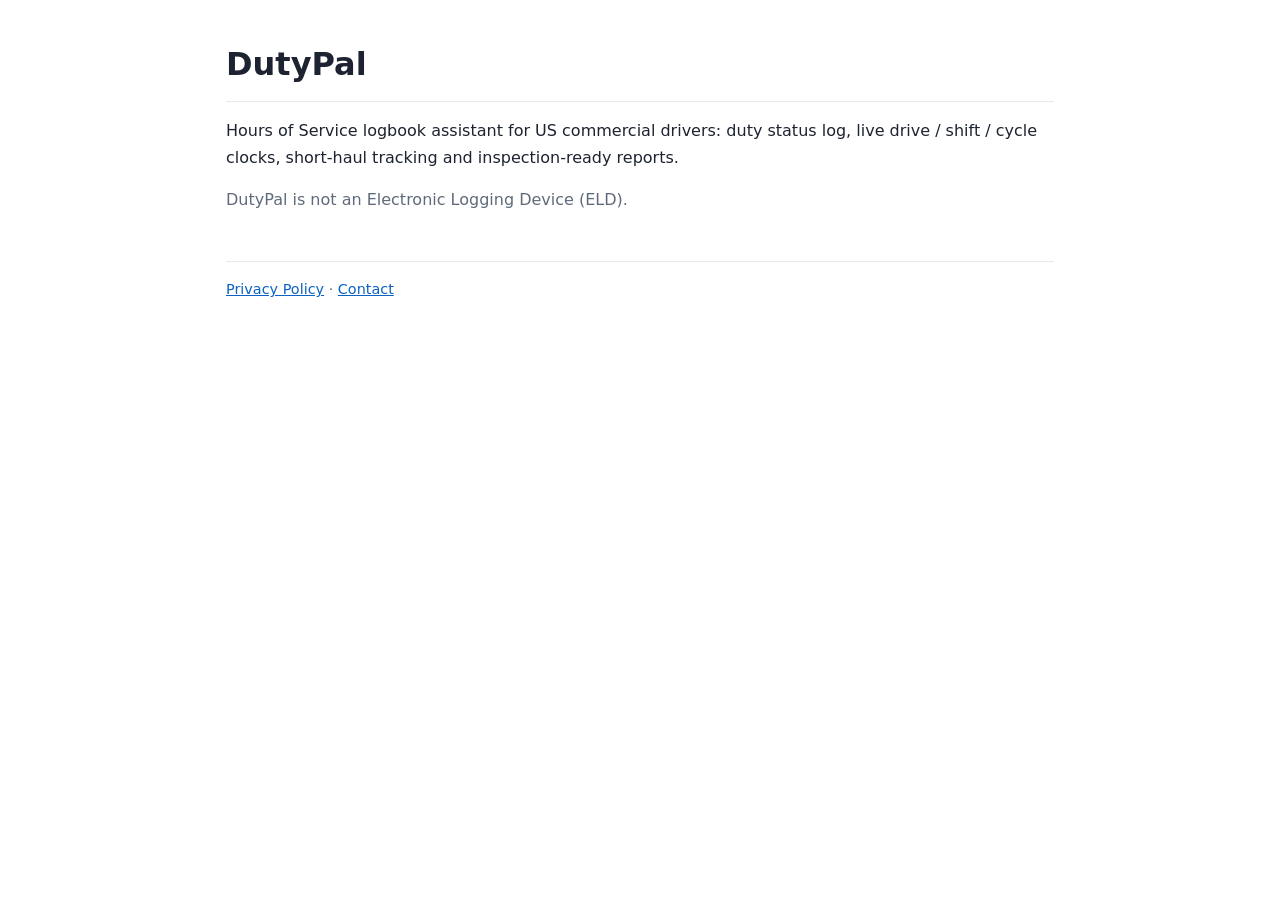
==== index.html @ 1ae33d0c "DutyPal site: landing page and privacy policy" ====
<!DOCTYPE html>
<html lang="en">
<head>
<meta charset="UTF-8" />
<meta name="viewport" content="width=device-width, initial-scale=1.0" />
<title>DutyPal - Hours of Service logbook for drivers</title>
<meta name="description" content="DutyPal helps US commercial drivers keep their Hours of Service logs and see the time they have left." />
<link rel="stylesheet" href="style.css" />
</head>
<body>
<main>
<h1>DutyPal</h1>
<p>Hours of Service logbook assistant for US commercial drivers: duty status log, live drive / shift / cycle clocks, short-haul tracking and inspection-ready reports.</p>
<p class="muted">DutyPal is not an Electronic Logging Device (ELD).</p>
<footer>
<a href="en/privacy-policy.html">Privacy Policy</a> &middot;
<a href="mailto:tachomobile.support@gmail.com">Contact</a>
</footer>
</main>
</body>
</html>
---- style.css ----
:root{--fg:#1d2330;--muted:#5f6b7a;--bg:#ffffff;--link:#0b62c4;--line:#e6e9ee}
@media (prefers-color-scheme:dark){:root{--fg:#e7eaef;--muted:#9aa5b4;--bg:#12161d;--link:#6fb0ff;--line:#2a313c}}
*{box-sizing:border-box}
body{margin:0;background:var(--bg);color:var(--fg);font-family:system-ui,-apple-system,"Segoe UI",Roboto,Arial,sans-serif;line-height:1.65}
main{max-width:860px;margin:0 auto;padding:32px 16px 64px}
h1{margin:.2em 0 .1em;border-bottom:1px solid var(--line);padding-bottom:10px}
h2{margin-top:2em;font-size:1.2rem}
a{color:var(--link)}
.muted{color:var(--muted)}
ul{padding-left:1.3em}
footer{margin-top:48px;padding-top:16px;border-top:1px solid var(--line);color:var(--muted);font-size:.9rem}
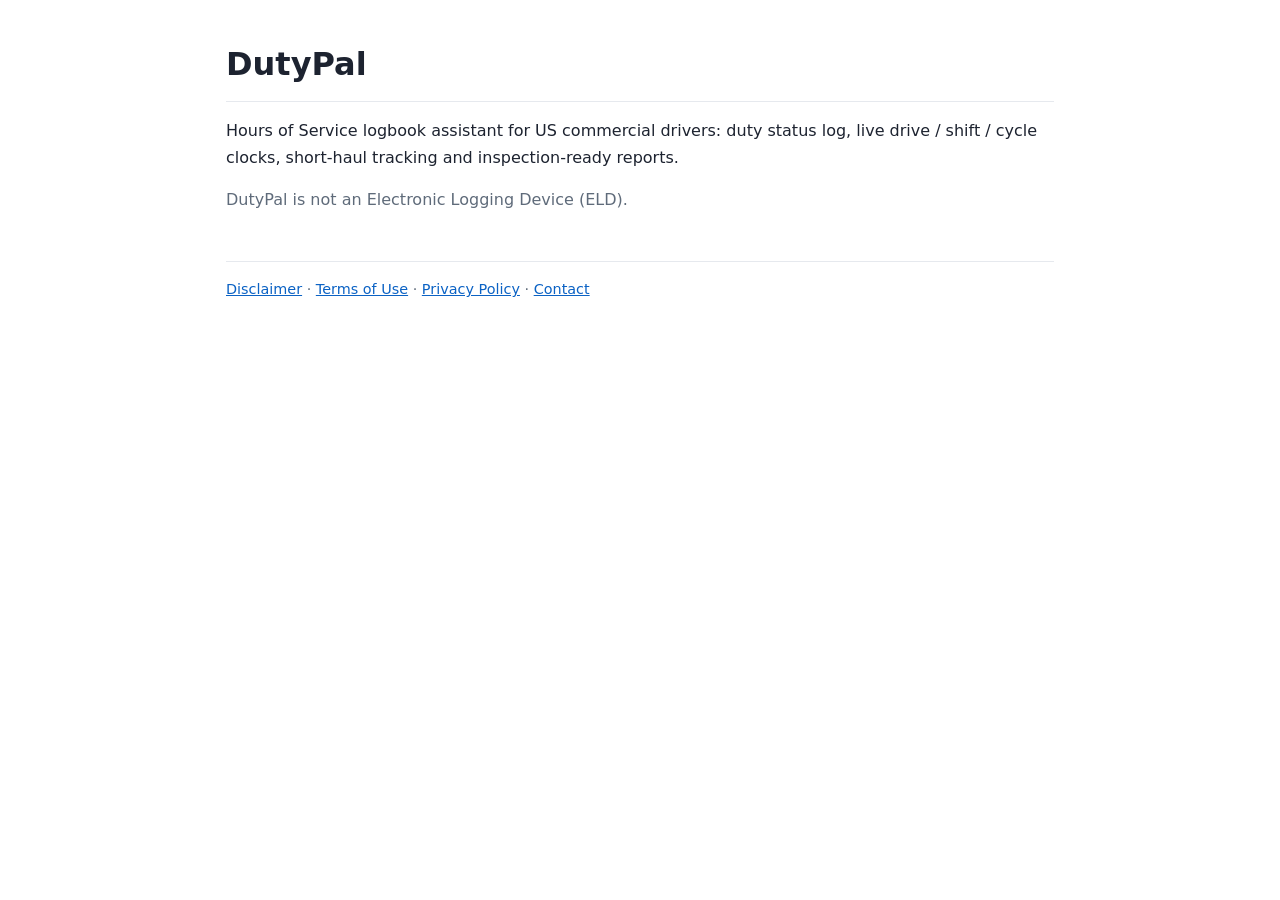
==== commit 319af8dd: "Terms of Use and Disclaimer (based on the in-app not-an-ELD statement)" ====
--- a/index.html
+++ b/index.html
@@ -13,7 +13,9 @@
 <p>Hours of Service logbook assistant for US commercial drivers: duty status log, live drive / shift / cycle clocks, short-haul tracking and inspection-ready reports.</p>
 <p class="muted">DutyPal is not an Electronic Logging Device (ELD).</p>
 <footer>
-<a href="en/privacy-policy.html">Privacy Policy</a> &middot;
+<a href="disclaimer.html">Disclaimer</a> &middot;
+<a href="terms.html">Terms of Use</a> &middot;
+<a href="privacy-policy.html">Privacy Policy</a> &middot;
 <a href="mailto:tachomobile.support@gmail.com">Contact</a>
 </footer>
 </main>
--- a/style.css
+++ b/style.css
@@ -9,3 +9,5 @@
 .muted{color:var(--muted)}
 ul{padding-left:1.3em}
 footer{margin-top:48px;padding-top:16px;border-top:1px solid var(--line);color:var(--muted);font-size:.9rem}
+.warning{background:#fff4e5;border:1px solid #ffd59e;border-radius:8px;padding:14px 16px;margin:20px 0}
+@media (prefers-color-scheme:dark){.warning{background:#3a2a12;border-color:#7a5520}}
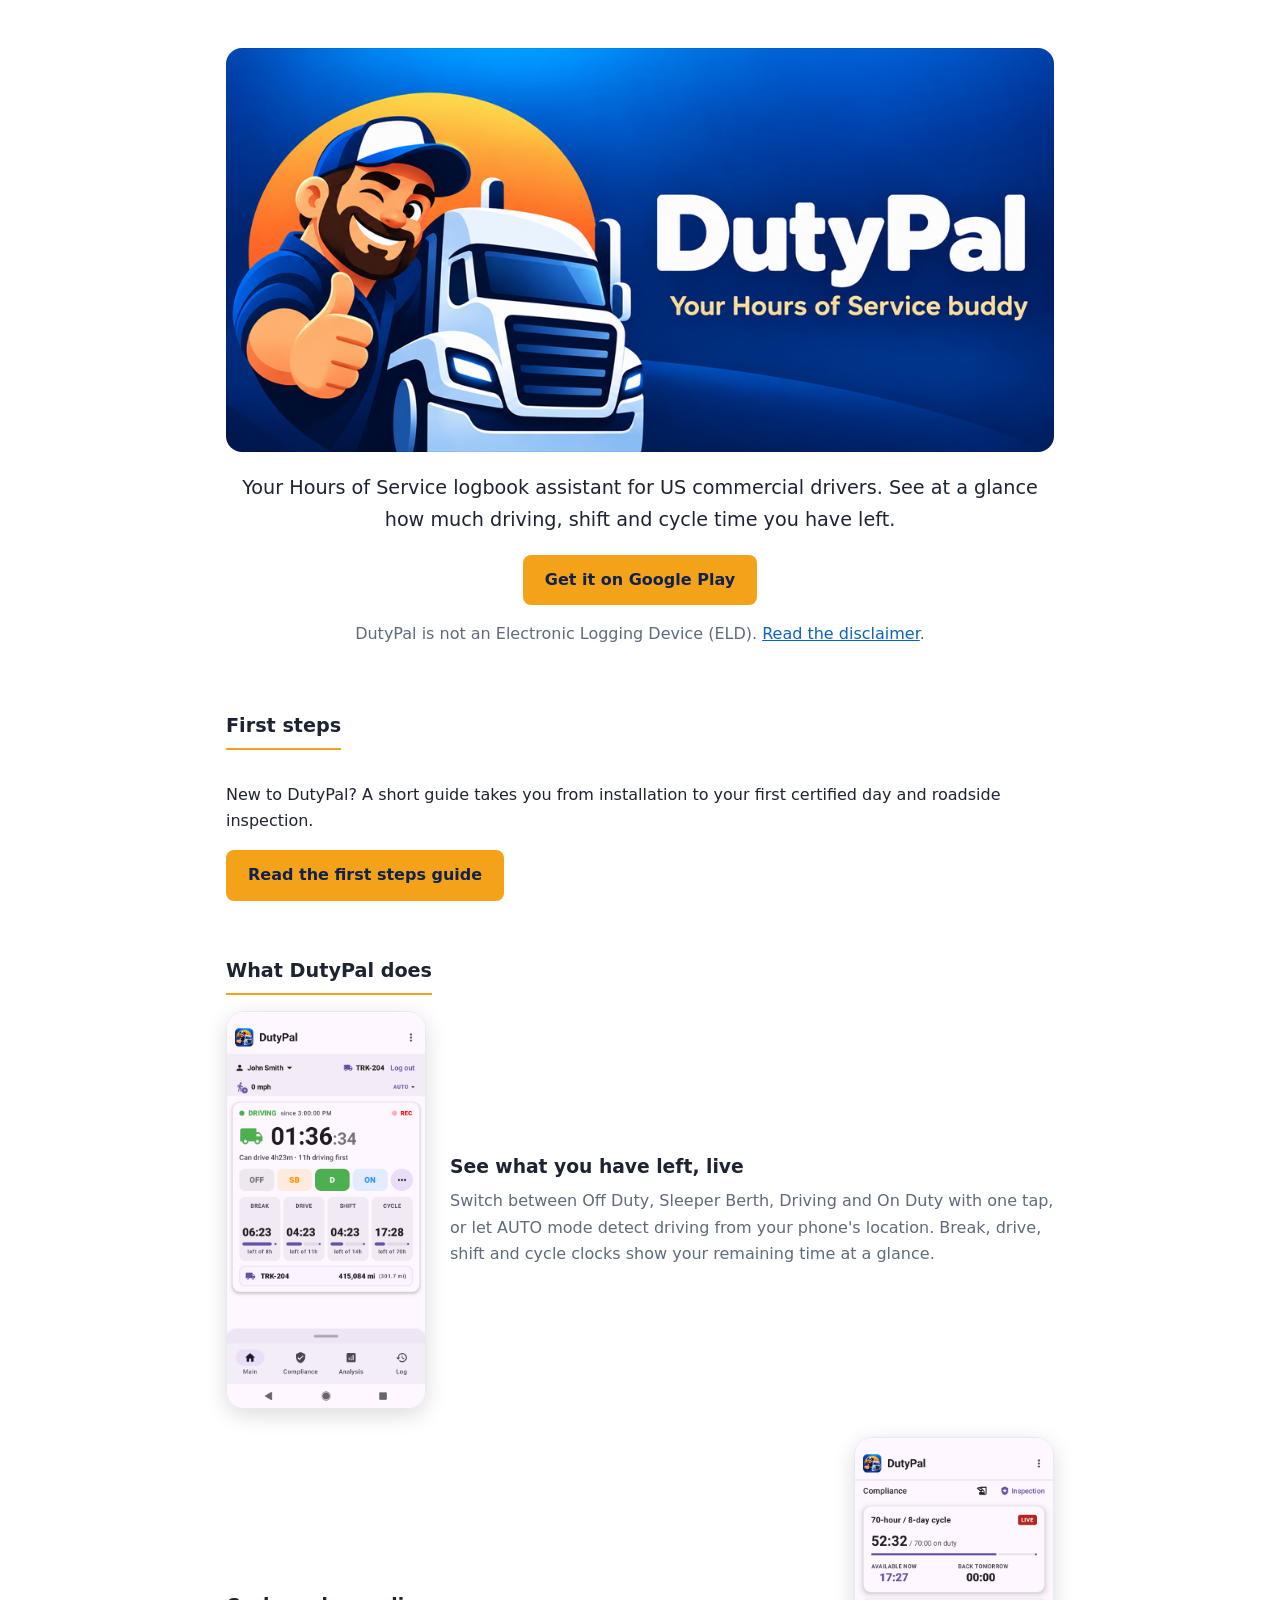
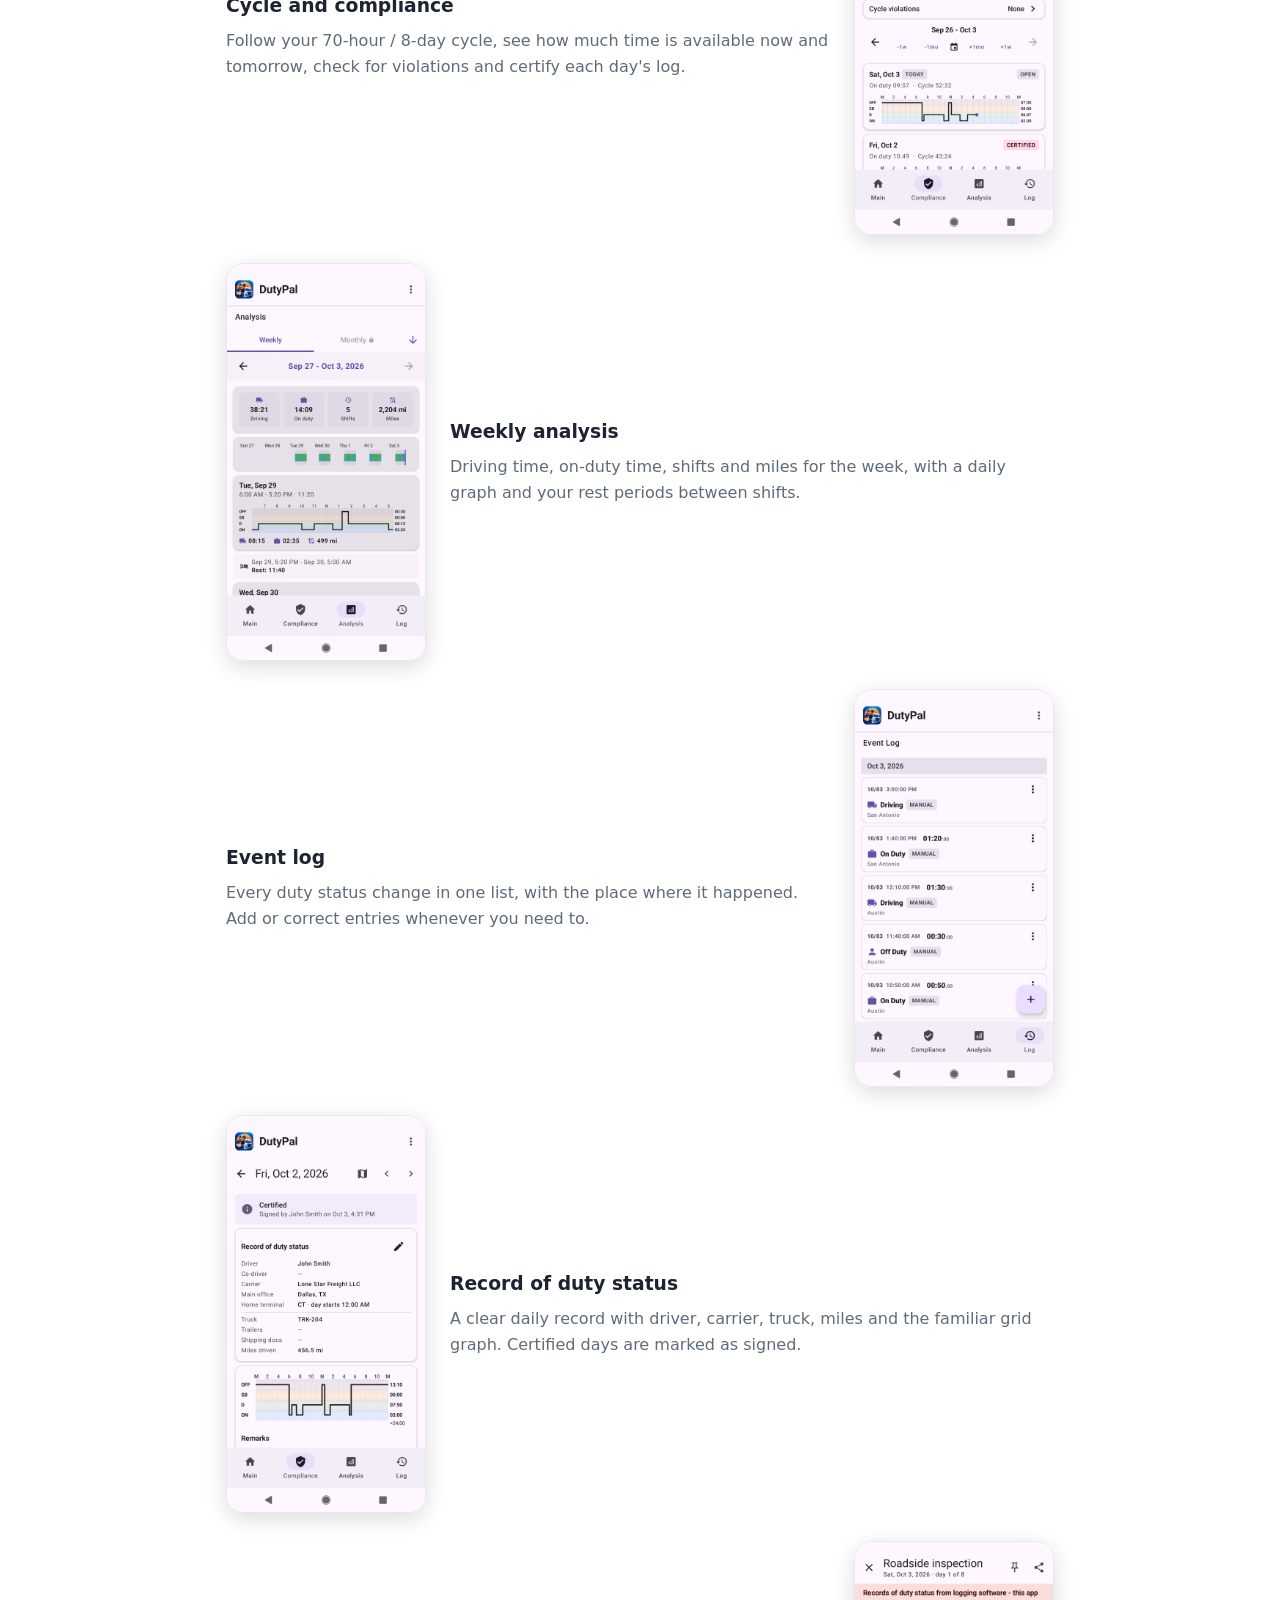
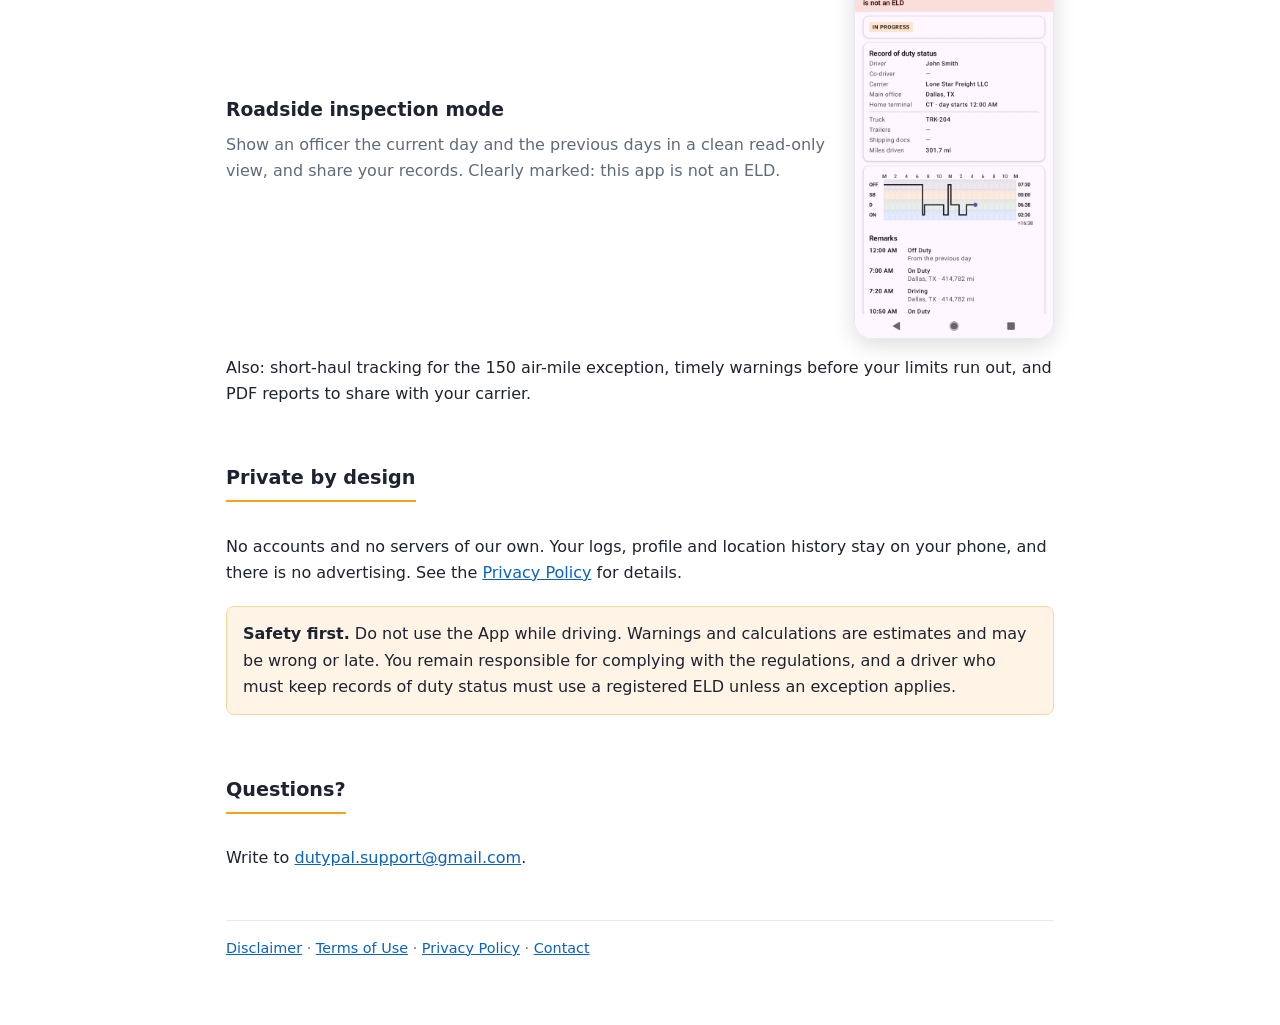
==== commit cff61884: "Landing page redesign: banner, feature screenshots, first steps guide Co-Authored-By: Claude Sonnet " ====
--- a/index.html
+++ b/index.html
@@ -4,19 +4,89 @@
 <meta charset="UTF-8" />
 <meta name="viewport" content="width=device-width, initial-scale=1.0" />
 <title>DutyPal - Hours of Service logbook for drivers</title>
-<meta name="description" content="DutyPal helps US commercial drivers keep their Hours of Service logs and see the time they have left." />
+<meta name="description" content="DutyPal is an Android Hours of Service logbook assistant for US commercial drivers: duty status log, live drive / shift / cycle clocks, short-haul tracking and PDF reports." />
+<link rel="icon" type="image/png" href="images/icon-512.png" />
+<meta property="og:title" content="DutyPal - Your Hours of Service buddy" />
+<meta property="og:description" content="Hours of Service logbook assistant for US commercial drivers on Android." />
+<meta property="og:image" content="https://dutypal.app/images/banner.png" />
 <link rel="stylesheet" href="style.css" />
 </head>
 <body>
 <main>
-<h1>DutyPal</h1>
-<p>Hours of Service logbook assistant for US commercial drivers: duty status log, live drive / shift / cycle clocks, short-haul tracking and inspection-ready reports.</p>
-<p class="muted">DutyPal is not an Electronic Logging Device (ELD).</p>
+<section class="hero">
+<h1 class="sr-only">DutyPal</h1>
+<img class="banner" src="images/banner.png" width="1024" height="500" alt="DutyPal - Your Hours of Service buddy" />
+<p class="lead">Your Hours of Service logbook assistant for US commercial drivers. See at a glance how much driving, shift and cycle time you have left.</p>
+<p><a class="btn" href="https://play.google.com/store/apps/details?id=com.productive.jarek.dutypal">Get it on Google Play</a></p>
+<p class="muted">DutyPal is not an Electronic Logging Device (ELD). <a href="disclaimer.html">Read the disclaimer</a>.</p>
+</section>
+
+<h2 id="first-steps">First steps</h2>
+<p>New to DutyPal? A short guide takes you from installation to your first certified day and roadside inspection.</p>
+<p><a class="btn" href="guide/first-steps/">Read the first steps guide</a></p>
+<h2>What DutyPal does</h2>
+<div class="features">
+<div class="feature">
+<img src="images/01_main.png" width="1080" height="2160" loading="lazy" alt="Main screen" />
+<div>
+<h3>See what you have left, live</h3>
+<p>Switch between Off Duty, Sleeper Berth, Driving and On Duty with one tap, or let AUTO mode detect driving from your phone's location. Break, drive, shift and cycle clocks show your remaining time at a glance.</p>
+</div>
+</div>
+<div class="feature">
+<img src="images/02_compliance.png" width="1080" height="2160" loading="lazy" alt="Compliance screen with 70-hour cycle" />
+<div>
+<h3>Cycle and compliance</h3>
+<p>Follow your 70-hour / 8-day cycle, see how much time is available now and tomorrow, check for violations and certify each day's log.</p>
+</div>
+</div>
+<div class="feature">
+<img src="images/03_analysis.png" width="1080" height="2160" loading="lazy" alt="Weekly analysis screen" />
+<div>
+<h3>Weekly analysis</h3>
+<p>Driving time, on-duty time, shifts and miles for the week, with a daily graph and your rest periods between shifts.</p>
+</div>
+</div>
+<div class="feature">
+<img src="images/04_log.png" width="1080" height="2160" loading="lazy" alt="Event log" />
+<div>
+<h3>Event log</h3>
+<p>Every duty status change in one list, with the place where it happened. Add or correct entries whenever you need to.</p>
+</div>
+</div>
+<div class="feature">
+<img src="images/05_day.png" width="1080" height="2160" loading="lazy" alt="Daily record of duty status" />
+<div>
+<h3>Record of duty status</h3>
+<p>A clear daily record with driver, carrier, truck, miles and the familiar grid graph. Certified days are marked as signed.</p>
+</div>
+</div>
+<div class="feature">
+<img src="images/06_inspection.png" width="1080" height="2160" loading="lazy" alt="Roadside inspection mode" />
+<div>
+<h3>Roadside inspection mode</h3>
+<p>Show an officer the current day and the previous days in a clean read-only view, and share your records. Clearly marked: this app is not an ELD.</p>
+</div>
+</div>
+</div>
+
+<p>Also: short-haul tracking for the 150 air-mile exception, timely warnings before your limits run out, and PDF reports to share with your carrier.</p>
+
+<h2>Private by design</h2>
+<p>No accounts and no servers of our own. Your logs, profile and location history stay on your phone, and there is no advertising. See the <a href="privacy-policy.html">Privacy Policy</a> for details.</p>
+
+<div class="warning">
+<strong>Safety first.</strong> Do not use the App while driving. Warnings and calculations are estimates and may be wrong or late. You remain responsible for complying with the regulations, and a driver who must keep records of duty status must use a registered ELD unless an exception applies.
+</div>
+
+<h2>Questions?</h2>
+<p>Write to <a href="mailto:dutypal.support@gmail.com">dutypal.support@gmail.com</a>.</p>
+
 <footer>
 <a href="disclaimer.html">Disclaimer</a> &middot;
 <a href="terms.html">Terms of Use</a> &middot;
 <a href="privacy-policy.html">Privacy Policy</a> &middot;
-<a href="mailto:tachomobile.support@gmail.com">Contact</a>
+<a href="mailto:dutypal.support@gmail.com">Contact</a>
 </footer>
 </main>
 </body>
--- a/style.css
+++ b/style.css
@@ -11,3 +11,30 @@
 footer{margin-top:48px;padding-top:16px;border-top:1px solid var(--line);color:var(--muted);font-size:.9rem}
 .warning{background:#fff4e5;border:1px solid #ffd59e;border-radius:8px;padding:14px 16px;margin:20px 0}
 @media (prefers-color-scheme:dark){.warning{background:#3a2a12;border-color:#7a5520}}
+.hero{padding:16px 0 8px}
+.hero h1{font-size:2.6rem}
+.lead{font-size:1.2rem}
+.btn{display:inline-block;background:var(--link);color:var(--bg);padding:12px 22px;border-radius:8px;font-weight:600;text-decoration:none}
+.btn:hover{opacity:.9}
+.grid{display:grid;grid-template-columns:repeat(auto-fit,minmax(240px,1fr));gap:14px}
+.card{border:1px solid var(--line);border-radius:10px;padding:4px 16px}
+.card h3{margin:.8em 0 .2em;font-size:1.05rem}
+.card p{margin:.2em 0 .9em;color:var(--muted)}
+.steps{padding-left:1.4em}
+.steps li{margin:.7em 0}
+.hero{display:flex;gap:32px;align-items:center;flex-wrap:wrap-reverse;justify-content:center}
+.hero-text{flex:1 1 320px}
+.hero-shot{width:240px;height:auto;border-radius:22px;border:1px solid var(--line);box-shadow:0 8px 30px rgba(0,0,0,.18)}
+.features{display:flex;flex-direction:column;gap:28px}
+.feature{display:flex;gap:24px;align-items:center}
+.feature:nth-child(even){flex-direction:row-reverse}
+.feature img{width:200px;height:auto;flex:none;border-radius:18px;border:1px solid var(--line);box-shadow:0 6px 22px rgba(0,0,0,.14)}
+.feature h3{margin:0 0 .3em}
+.feature p{margin:0;color:var(--muted)}
+@media (max-width:600px){.feature,.feature:nth-child(even){flex-direction:column;text-align:center}.feature img{width:70%;max-width:260px}.hero{text-align:center}}
+.hero{display:block;text-align:center}
+.banner{width:100%;height:auto;border-radius:16px;display:block;margin-bottom:20px}
+.btn{background:#f5a21b;color:#10224a}
+.sr-only{position:absolute;width:1px;height:1px;overflow:hidden;clip:rect(0 0 0 0);white-space:nowrap}
+h2{border-bottom:2px solid #f5a21b;padding-bottom:6px;display:inline-block}
+:root{--link:#0b62c4}
